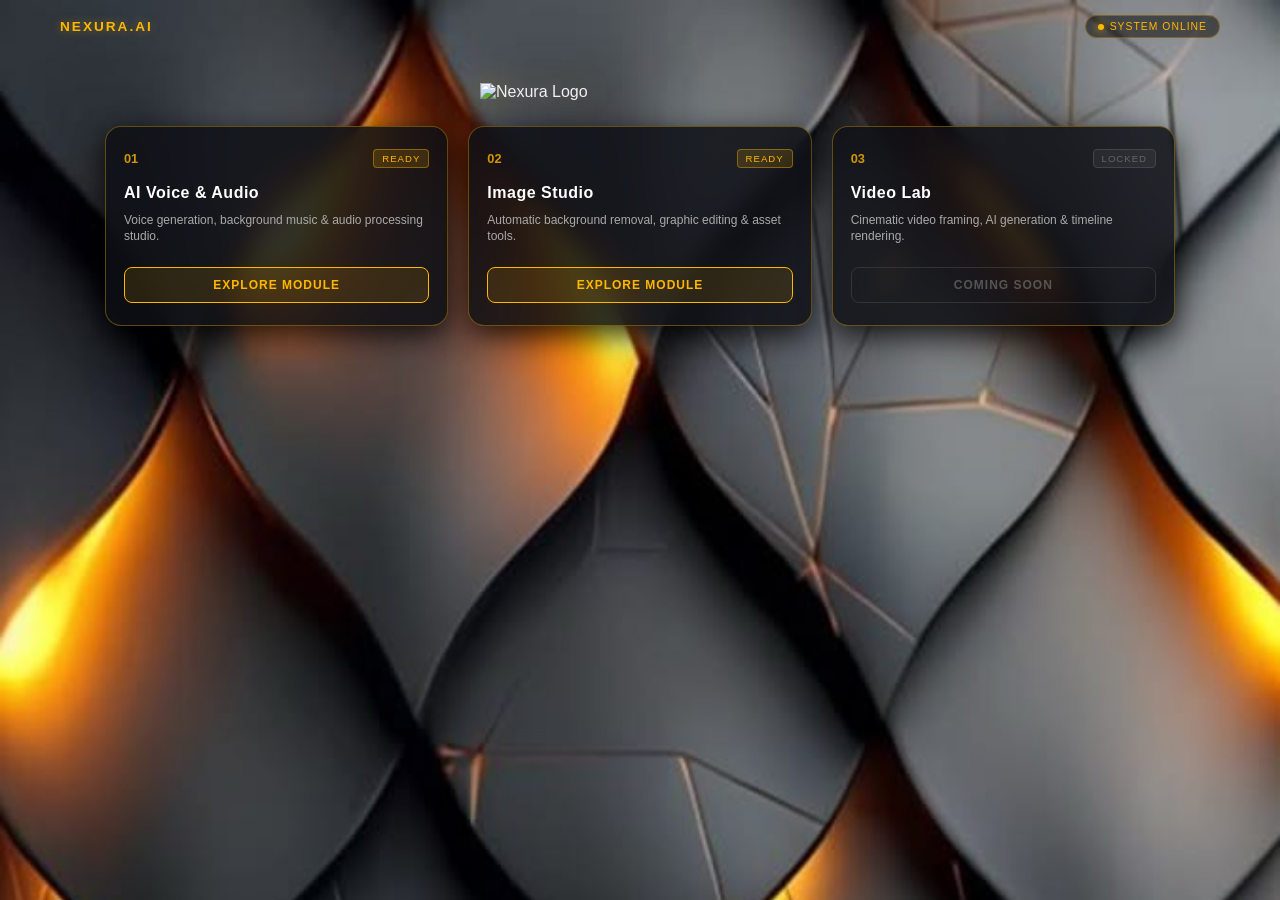
==== index.html @ d2e6bc32 "Update link to image studio module" ====
<!DOCTYPE html>
<html lang="en">
<head>
    <meta charset="UTF-8">
    <meta name="viewport" content="width=device-width, initial-scale=1.0">
    <title>Nexura.AI - Ecosystem Dashboard</title>
    <link rel="stylesheet" href="style.css">
</head>
<body>

    <!-- Header -->
    <header class="main-header">
        <div class="brand-badge">NEXURA.AI</div>
        <div class="system-status">
            <span class="pulse-dot"></span>
            SYSTEM ONLINE
        </div>
    </header>

    <!-- Main Dashboard Container -->
    <main class="dashboard-container">
        
        <!-- Separate Logo Component -->
        <div class="logo-wrapper">
            <img src="logo.png" alt="Nexura Logo" class="center-logo">
        </div>

        <!-- 3 Core Cards Grid -->
        <div class="card-grid">
            
            <div class="card">
                <div class="card-header">
                    <span class="card-num">01</span>
                    <div class="status-indicator">READY</div>
                </div>
                <h3 class="card-title">AI Voice & Audio</h3>
                <p class="card-desc">Voice generation, background music & audio processing studio.</p>
                <div class="card-footer">
                    <button class="launch-btn">EXPLORE MODULE</button>
                </div>
            </div>

            <div class="card">
                <div class="card-header">
                    <span class="card-num">02</span>
                    <div class="status-indicator">READY</div>
                </div>
                <h3 class="card-title">Image Studio</h3>
                <p class="card-desc">Automatic background removal, graphic editing & asset tools.</p>
                <div class="card-footer">
                    <a href="./image-studio/" class="launch-btn" style="text-decoration: none; display: inline-block; text-align: center;">EXPLORE MODULE</a>
                </div>
            </div>

            <div class="card">
                <div class="card-header">
                    <span class="card-num">03</span>
                    <div class="status-indicator lock">LOCKED</div>
                </div>
                <h3 class="card-title">Video Lab</h3>
                <p class="card-desc">Cinematic video framing, AI generation & timeline rendering.</p>
                <div class="card-footer">
                    <button class="launch-btn disabled" disabled>COMING SOON</button>
                </div>
            </div>

        </div>
    </main>

    <script src="script.js"></script>
</body>
</html>
---- style.css ----
/* Reset & Base Setup */
* {
    margin: 0;
    padding: 0;
    box-sizing: border-box;
}

body, html {
    width: 100%;
    min-height: 100vh;
    font-family: 'Segoe UI', Tahoma, Geneva, Verdana, sans-serif;
    background: #08090b url('bg.jpg') center top/cover no-repeat fixed;
    color: #f0f0f0;
    overflow-x: hidden;
}

/* Header Styling */
.main-header {
    width: 100%;
    max-width: 1200px;
    margin: 0 auto;
    padding: 15px 20px;
    display: flex;
    justify-content: space-between;
    align-items: center;
}

.brand-badge {
    font-size: 0.85rem;
    font-weight: 800;
    color: #ffb700;
    letter-spacing: 2px;
    text-shadow: 0 0 10px rgba(255, 183, 0, 0.4);
}

.system-status {
    font-size: 0.65rem;
    color: #ffb700;
    letter-spacing: 1px;
    display: flex;
    align-items: center;
    gap: 6px;
    background: rgba(0, 0, 0, 0.5);
    padding: 5px 12px;
    border-radius: 20px;
    border: 1px solid rgba(255, 183, 0, 0.3);
}

.pulse-dot {
    width: 6px;
    height: 6px;
    background-color: #ffb700;
    border-radius: 50%;
    box-shadow: 0 0 8px #ffb700;
}

/* Dashboard Layout */
.dashboard-container {
    width: 100%;
    max-width: 1100px;
    margin: 0 auto;
    padding: 0 15px 40px 15px;
    display: flex;
    flex-direction: column;
    align-items: center;
}

/* Separate Center Logo Wrapper */
.logo-wrapper {
    width: 100%;
    display: flex;
    justify-content: center;
    align-items: center;
    padding: 30px 0 25px 0;
}

.center-logo {
    max-width: 320px;
    width: 80%;
    height: auto;
    object-fit: contain;
    filter: drop-shadow(0 0 15px rgba(255, 183, 0, 0.3));
    transition: transform 0.3s ease;
}

.center-logo:hover {
    transform: scale(1.02);
}

/* Card Grid Layout */
.card-grid {
    display: grid;
    grid-template-columns: repeat(3, 1fr);
    gap: 20px;
    width: 100%;
}

/* Glassmorphism Card Design */
.card {
    background: rgba(14, 16, 22, 0.85);
    border: 1px solid rgba(255, 183, 0, 0.35);
    border-radius: 16px;
    padding: 22px 18px;
    backdrop-filter: blur(12px);
    display: flex;
    flex-direction: column;
    justify-content: space-between;
    min-height: 200px;
    box-shadow: 0 10px 30px rgba(0, 0, 0, 0.8);
    transition: all 0.3s cubic-bezier(0.25, 0.8, 0.25, 1);
}

.card:hover {
    transform: translateY(-5px);
    border-color: rgba(255, 183, 0, 0.8);
    box-shadow: 0 12px 30px rgba(255, 183, 0, 0.25);
}

.card-header {
    display: flex;
    justify-content: space-between;
    align-items: center;
    margin-bottom: 12px;
}

.card-num {
    font-size: 0.8rem;
    font-weight: bold;
    color: #ffb700;
    opacity: 0.8;
}

.status-indicator {
    font-size: 0.6rem;
    padding: 3px 8px;
    border-radius: 4px;
    background: rgba(255, 183, 0, 0.15);
    color: #ffb700;
    border: 1px solid rgba(255, 183, 0, 0.4);
    letter-spacing: 1px;
}

.status-indicator.lock {
    background: rgba(255, 255, 255, 0.05);
    color: #666;
    border-color: #444;
}

.card-title {
    font-size: 1rem;
    color: #ffffff;
    margin-bottom: 6px;
    letter-spacing: 0.5px;
}

.card-desc {
    font-size: 0.75rem;
    color: #aaaaaa;
    line-height: 1.4;
    margin-bottom: 18px;
}

/* Button Styling */
.launch-btn {
    width: 100%;
    background: rgba(255, 183, 0, 0.12);
    border: 1px solid #ffb700;
    color: #ffb700;
    padding: 10px 0;
    font-size: 0.75rem;
    font-weight: 700;
    letter-spacing: 1px;
    border-radius: 8px;
    cursor: pointer;
    transition: all 0.3s ease;
}

.launch-btn:hover {
    background: #ffb700;
    color: #08090b;
    box-shadow: 0 0 15px rgba(255, 183, 0, 0.4);
}

.launch-btn.disabled {
    border-color: #333;
    color: #555;
    background: transparent;
    cursor: not-allowed;
}

/* Responsive Setup */
@media (max-width: 900px) {
    .card-grid {
        grid-template-columns: 1fr;
        gap: 16px;
    }
    
    .center-logo {
        max-width: 250px;
    }
}
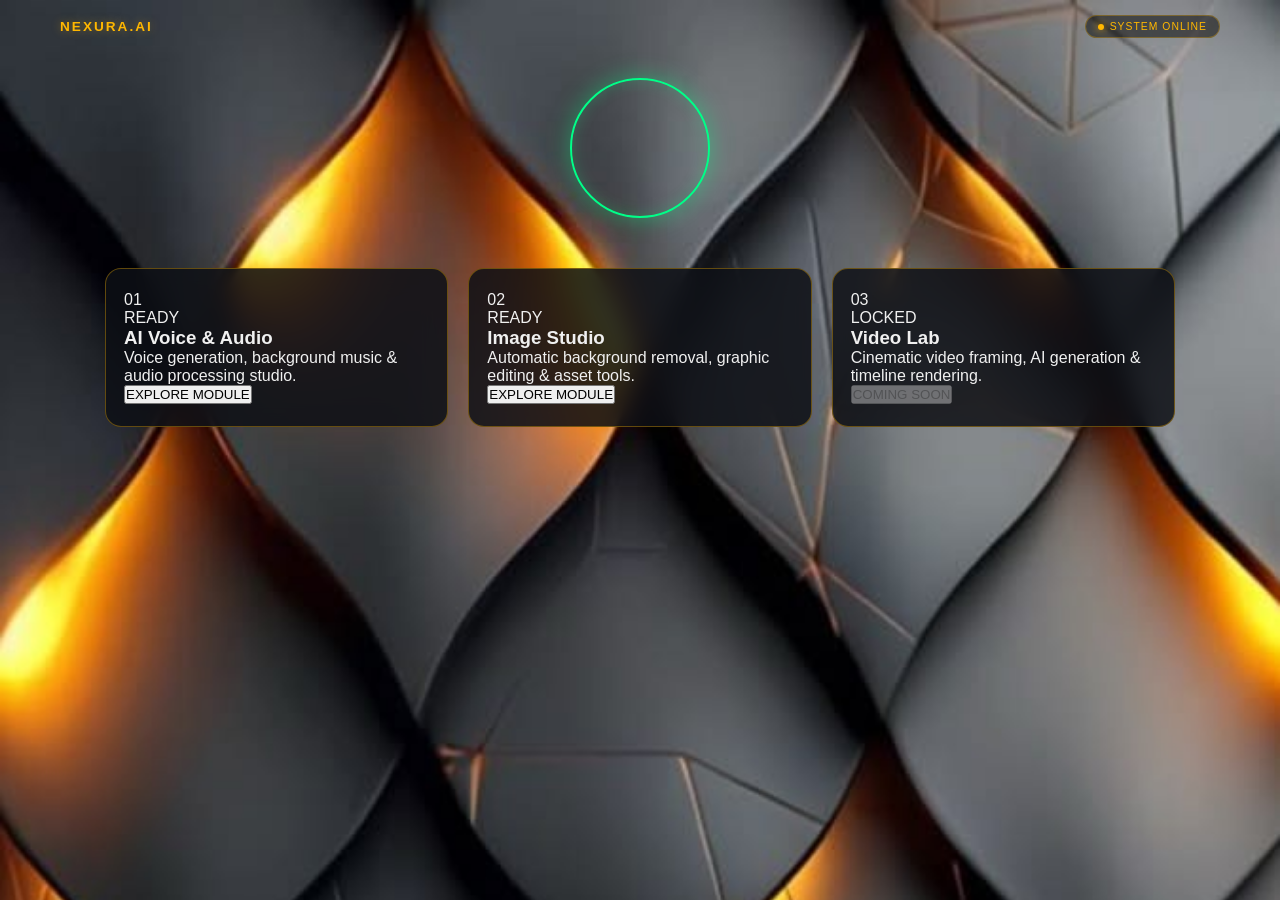
==== commit 78da6039: "Introduce animated video logo with styling Added styling for animated video logo and updated logo co" ====
--- a/index.html
+++ b/index.html
@@ -5,6 +5,30 @@
     <meta name="viewport" content="width=device-width, initial-scale=1.0">
     <title>Nexura.AI - Ecosystem Dashboard</title>
     <link rel="stylesheet" href="style.css">
+    <style>
+        /* Video Logo Specific Styling */
+        .center-logo-video {
+            width: 140px;
+            height: 140px;
+            object-fit: cover;
+            border-radius: 50%;
+            border: 2px solid #00ff88;
+            box-shadow: 0 0 25px rgba(0, 255, 136, 0.4), inset 0 0 15px rgba(0, 255, 136, 0.2);
+            transition: transform 0.3s ease, box-shadow 0.3s ease;
+        }
+
+        .center-logo-video:hover {
+            transform: scale(1.05);
+            box-shadow: 0 0 40px rgba(0, 255, 136, 0.7);
+        }
+
+        .logo-wrapper {
+            display: flex;
+            justify-content: center;
+            align-items: center;
+            margin-bottom: 25px;
+        }
+    </style>
 </head>
 <body>
 
@@ -20,9 +44,12 @@
     <!-- Main Dashboard Container -->
     <main class="dashboard-container">
         
-        <!-- Separate Logo Component -->
+        <!-- Animated 3D Logo Component -->
         <div class="logo-wrapper">
-            <img src="logo.png" alt="Nexura Logo" class="center-logo">
+            <video class="center-logo-video" autoplay loop muted playsinline>
+                <source src="logo-intro.mp4" type="video/mp4">
+                Your browser does not support the video tag.
+            </video>
         </div>
 
         <!-- 3 Core Cards Grid -->
@@ -48,7 +75,7 @@
                 <h3 class="card-title">Image Studio</h3>
                 <p class="card-desc">Automatic background removal, graphic editing & asset tools.</p>
                 <div class="card-footer">
-                    <a href="./image-studio/" class="launch-btn" style="text-decoration: none; display: inline-block; text-align: center;">EXPLORE MODULE</a>
+                    <button class="launch-btn">EXPLORE MODULE</button>
                 </div>
             </div>
 
--- a/style.css
+++ b/style.css
@@ -71,20 +71,24 @@
     display: flex;
     justify-content: center;
     align-items: center;
-    padding: 30px 0 25px 0;
+    padding: 25px 0;
 }
 
-.center-logo {
-    max-width: 320px;
-    width: 80%;
-    height: auto;
-    object-fit: contain;
-    filter: drop-shadow(0 0 15px rgba(255, 183, 0, 0.3));
-    transition: transform 0.3s ease;
+/* NEW: 3D Animated Video Logo Styling */
+.center-logo-video {
+    width: 140px;                   /* ലോഗോയുടെ വീതി */
+    height: 140px;                  /* ലോഗോയുടെ ഉയരം (റൗണ്ട് ഷേപ്പിനായി ഒരേ അളവ് വേണം) */
+    object-fit: cover;               /* വീഡിയോ കൃത്യമായി ഫ്രെയിമിൽ ഇരിക്കാൻ */
+    border-radius: 50%;              /* റൗണ്ട് ബാഡ്ജ് ഷേപ്പ് നൽകാൻ */
+    border: 2px solid #ffb700;       /* നിങ്ങളുടെ Gold Theme Border */
+    box-shadow: 0 0 20px rgba(255, 183, 0, 0.35), inset 0 0 10px rgba(255, 183, 0, 0.2);
+    transition: transform 0.3s ease, box-shadow 0.3s ease;
+    cursor: pointer;
 }
 
-.center-logo:hover {
-    transform: scale(1.02);
+.center-logo-video:hover {
+    transform: scale(1.05);          /* മാൗസ് ഹോവർ ചെയ്യുമ്പോൾ ചെറിയ സിനിമാറ്റിക് സൂം */
+    box-shadow: 0 0 35px rgba(255, 183, 0, 0.6);
 }
 
 /* Card Grid Layout */
@@ -105,97 +109,15 @@
     display: flex;
     flex-direction: column;
     justify-content: space-between;
-    min-height: 200px;
-    box-shadow: 0 10px 30px rgba(0, 0, 0, 0.8);
-    transition: all 0.3s cubic-bezier(0.25, 0.8, 0.25, 1);
 }
 
-.card:hover {
-    transform: translateY(-5px);
-    border-color: rgba(255, 183, 0, 0.8);
-    box-shadow: 0 12px 30px rgba(255, 183, 0, 0.25);
-}
-
-.card-header {
-    display: flex;
-    justify-content: space-between;
-    align-items: center;
-    margin-bottom: 12px;
-}
-
-.card-num {
-    font-size: 0.8rem;
-    font-weight: bold;
-    color: #ffb700;
-    opacity: 0.8;
-}
-
-.status-indicator {
-    font-size: 0.6rem;
-    padding: 3px 8px;
-    border-radius: 4px;
-    background: rgba(255, 183, 0, 0.15);
-    color: #ffb700;
-    border: 1px solid rgba(255, 183, 0, 0.4);
-    letter-spacing: 1px;
-}
-
-.status-indicator.lock {
-    background: rgba(255, 255, 255, 0.05);
-    color: #666;
-    border-color: #444;
-}
-
-.card-title {
-    font-size: 1rem;
-    color: #ffffff;
-    margin-bottom: 6px;
-    letter-spacing: 0.5px;
-}
-
-.card-desc {
-    font-size: 0.75rem;
-    color: #aaaaaa;
-    line-height: 1.4;
-    margin-bottom: 18px;
-}
-
-/* Button Styling */
-.launch-btn {
-    width: 100%;
-    background: rgba(255, 183, 0, 0.12);
-    border: 1px solid #ffb700;
-    color: #ffb700;
-    padding: 10px 0;
-    font-size: 0.75rem;
-    font-weight: 700;
-    letter-spacing: 1px;
-    border-radius: 8px;
-    cursor: pointer;
-    transition: all 0.3s ease;
-}
-
-.launch-btn:hover {
-    background: #ffb700;
-    color: #08090b;
-    box-shadow: 0 0 15px rgba(255, 183, 0, 0.4);
-}
-
-.launch-btn.disabled {
-    border-color: #333;
-    color: #555;
-    background: transparent;
-    cursor: not-allowed;
-}
-
-/* Responsive Setup */
-@media (max-width: 900px) {
+/* Responsive Scaling for Mobile Screens */
+@media (max-width: 768px) {
     .card-grid {
         grid-template-columns: 1fr;
-        gap: 16px;
     }
-    
-    .center-logo {
-        max-width: 250px;
+    .center-logo-video {
+        width: 110px;
+        height: 110px;
     }
 }
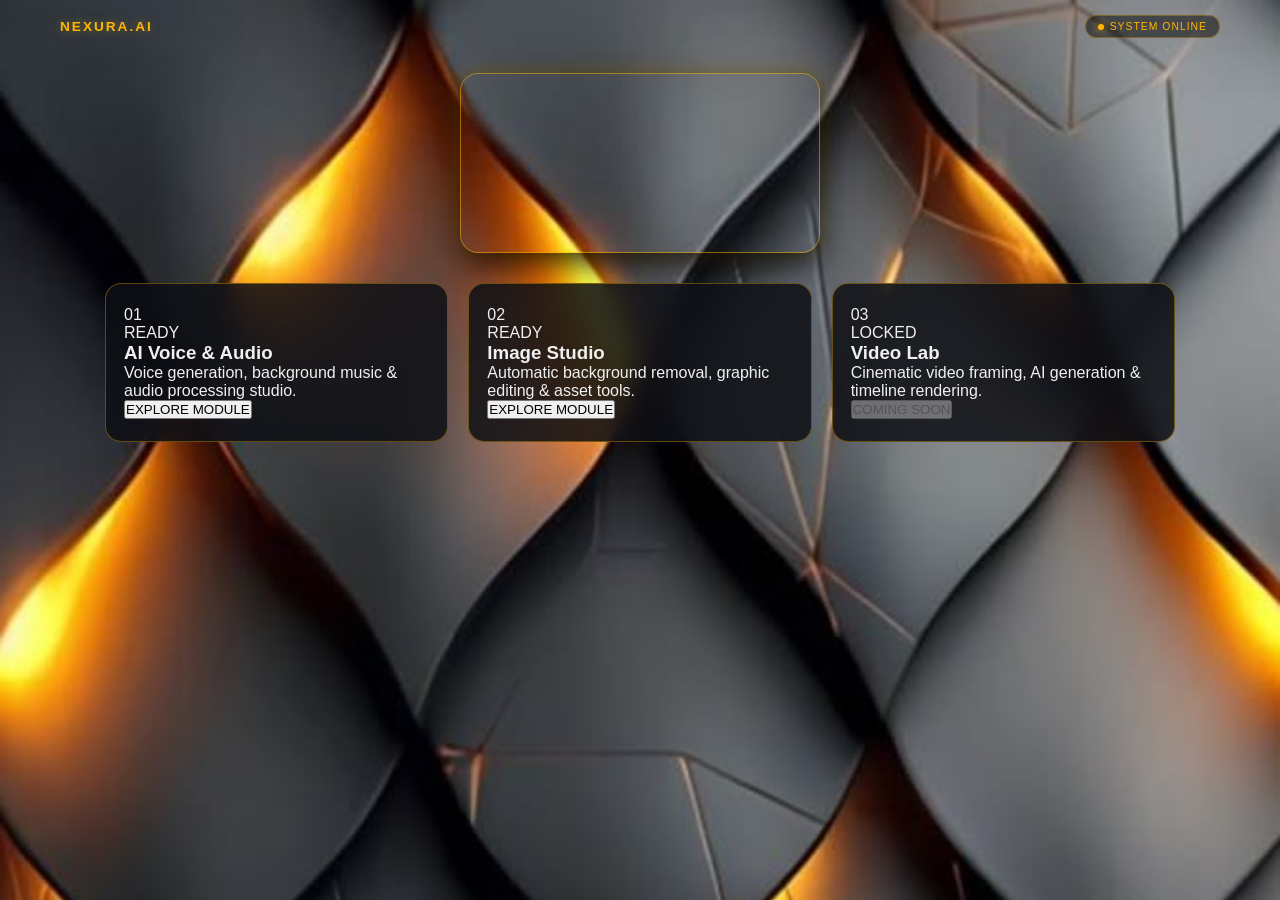
==== commit 1d1a69d0: "Refactor video logo styles and comment Removed inline styles for video logo and updated comment." ====
--- a/index.html
+++ b/index.html
@@ -5,30 +5,6 @@
     <meta name="viewport" content="width=device-width, initial-scale=1.0">
     <title>Nexura.AI - Ecosystem Dashboard</title>
     <link rel="stylesheet" href="style.css">
-    <style>
-        /* Video Logo Specific Styling */
-        .center-logo-video {
-            width: 140px;
-            height: 140px;
-            object-fit: cover;
-            border-radius: 50%;
-            border: 2px solid #00ff88;
-            box-shadow: 0 0 25px rgba(0, 255, 136, 0.4), inset 0 0 15px rgba(0, 255, 136, 0.2);
-            transition: transform 0.3s ease, box-shadow 0.3s ease;
-        }
-
-        .center-logo-video:hover {
-            transform: scale(1.05);
-            box-shadow: 0 0 40px rgba(0, 255, 136, 0.7);
-        }
-
-        .logo-wrapper {
-            display: flex;
-            justify-content: center;
-            align-items: center;
-            margin-bottom: 25px;
-        }
-    </style>
 </head>
 <body>
 
@@ -44,7 +20,7 @@
     <!-- Main Dashboard Container -->
     <main class="dashboard-container">
         
-        <!-- Animated 3D Logo Component -->
+        <!-- Animated 3D Curved Video Logo Component -->
         <div class="logo-wrapper">
             <video class="center-logo-video" autoplay loop muted playsinline>
                 <source src="logo-intro.mp4" type="video/mp4">
--- a/style.css
+++ b/style.css
@@ -71,24 +71,27 @@
     display: flex;
     justify-content: center;
     align-items: center;
-    padding: 25px 0;
+    padding: 20px 0 30px 0;
 }
 
-/* NEW: 3D Animated Video Logo Styling */
+/* 3D Video Banner Logo (Curved Corners & Larger View) */
 .center-logo-video {
-    width: 140px;                   /* ലോഗോയുടെ വീതി */
-    height: 140px;                  /* ലോഗോയുടെ ഉയരം (റൗണ്ട് ഷേപ്പിനായി ഒരേ അളവ് വേണം) */
-    object-fit: cover;               /* വീഡിയോ കൃത്യമായി ഫ്രെയിമിൽ ഇരിക്കാൻ */
-    border-radius: 50%;              /* റൗണ്ട് ബാഡ്ജ് ഷേപ്പ് നൽകാൻ */
-    border: 2px solid #ffb700;       /* നിങ്ങളുടെ Gold Theme Border */
-    box-shadow: 0 0 20px rgba(255, 183, 0, 0.35), inset 0 0 10px rgba(255, 183, 0, 0.2);
+    width: 90%;
+    max-width: 360px;
+    height: 180px;
+    object-fit: cover;
+    border-radius: 18px;            /* നാല് മൂലകളിലും ഉള്ള ഭംഗിയുള്ള വലിയ കർവ് */
+    border: 1.5px solid rgba(255, 183, 0, 0.5);
+    box-shadow: 0 10px 30px rgba(0, 0, 0, 0.8), 
+                0 0 20px rgba(255, 183, 0, 0.3);
+    display: block;
     transition: transform 0.3s ease, box-shadow 0.3s ease;
-    cursor: pointer;
 }
 
 .center-logo-video:hover {
-    transform: scale(1.05);          /* മാൗസ് ഹോവർ ചെയ്യുമ്പോൾ ചെറിയ സിനിമാറ്റിക് സൂം */
-    box-shadow: 0 0 35px rgba(255, 183, 0, 0.6);
+    transform: translateY(-3px) scale(1.02);
+    box-shadow: 0 12px 35px rgba(0, 0, 0, 0.9), 
+                0 0 30px rgba(255, 183, 0, 0.5);
 }
 
 /* Card Grid Layout */
@@ -99,7 +102,7 @@
     width: 100%;
 }
 
-/* Glassmorphism Card Design */
+/* Glassmorphism Card Design (Exact Original Properties) */
 .card {
     background: rgba(14, 16, 22, 0.85);
     border: 1px solid rgba(255, 183, 0, 0.35);
@@ -111,13 +114,38 @@
     justify-content: space-between;
 }
 
-/* Responsive Scaling for Mobile Screens */
+/* Mobile Screen Layout Adjustments (Image 2 Style Horizontal Flow) */
 @media (max-width: 768px) {
+    .dashboard-container {
+        padding: 0 10px 30px 10px;
+    }
+
+    .center-logo-video {
+        width: 95%;
+        height: 160px;
+        border-radius: 16px;
+    }
+
     .card-grid {
-        grid-template-columns: 1fr;
+        display: flex;
+        overflow-x: auto;
+        scroll-snap-type: x mandatory;
+        padding-bottom: 15px;
+        gap: 12px;
     }
-    .center-logo-video {
-        width: 110px;
-        height: 110px;
+
+    .card {
+        min-width: 270px;            /* രണ്ടാമത്തെ ചിത്രത്തിലെ പോലെ കാർഡുകൾ വശങ്ങളിലേക്ക് സ്ക്രോൾ ആകുന്ന രീതിയിൽ */
+        scroll-snap-align: center;
+        flex-shrink: 0;
+    }
+
+    /* Hide scrollbar for clean UI */
+    .card-grid::-webkit-scrollbar {
+        display: none;
+    }
+    .card-grid {
+        -ms-overflow-style: none;
+        scrollbar-width: none;
     }
 }
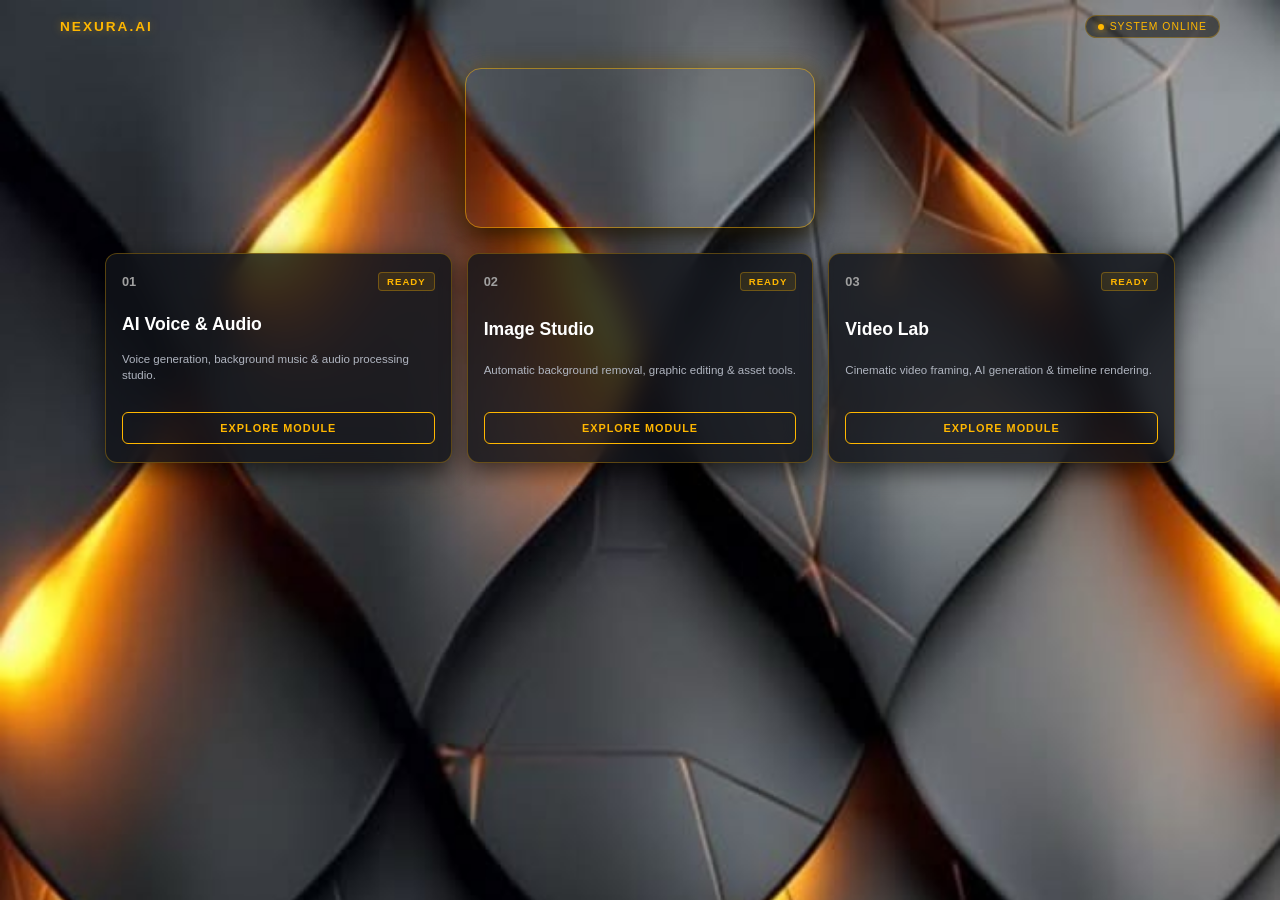
==== commit b2ce0f63: "Update index.html" ====
--- a/index.html
+++ b/index.html
@@ -8,7 +8,6 @@
 </head>
 <body>
 
-    <!-- Header -->
     <header class="main-header">
         <div class="brand-badge">NEXURA.AI</div>
         <div class="system-status">
@@ -17,10 +16,8 @@
         </div>
     </header>
 
-    <!-- Main Dashboard Container -->
     <main class="dashboard-container">
         
-        <!-- Animated 3D Curved Video Logo Component -->
         <div class="logo-wrapper">
             <video class="center-logo-video" autoplay loop muted playsinline>
                 <source src="logo-intro.mp4" type="video/mp4">
@@ -28,7 +25,6 @@
             </video>
         </div>
 
-        <!-- 3 Core Cards Grid -->
         <div class="card-grid">
             
             <div class="card">
@@ -58,12 +54,14 @@
             <div class="card">
                 <div class="card-header">
                     <span class="card-num">03</span>
-                    <div class="status-indicator lock">LOCKED</div>
+                    <div class="status-indicator">READY</div>
                 </div>
                 <h3 class="card-title">Video Lab</h3>
                 <p class="card-desc">Cinematic video framing, AI generation & timeline rendering.</p>
                 <div class="card-footer">
-                    <button class="launch-btn disabled" disabled>COMING SOON</button>
+                    <a href="video.html" style="text-decoration: none; width: 100%; display: block;">
+                        <button class="launch-btn">EXPLORE MODULE</button>
+                    </a>
                 </div>
             </div>
 
--- a/style.css
+++ b/style.css
@@ -65,56 +65,127 @@
     align-items: center;
 }
 
-/* Separate Center Logo Wrapper */
+/* Separate Center Banner Logo Wrapper */
 .logo-wrapper {
     width: 100%;
     display: flex;
     justify-content: center;
     align-items: center;
-    padding: 20px 0 30px 0;
-}
-
-/* 3D Video Banner Logo (Curved Corners & Larger View) */
+    padding: 15px 0 25px 0;
+}
+
 .center-logo-video {
     width: 90%;
-    max-width: 360px;
-    height: 180px;
+    max-width: 350px;
+    height: 160px;
     object-fit: cover;
-    border-radius: 18px;            /* നാല് മൂലകളിലും ഉള്ള ഭംഗിയുള്ള വലിയ കർവ് */
+    border-radius: 16px;
     border: 1.5px solid rgba(255, 183, 0, 0.5);
     box-shadow: 0 10px 30px rgba(0, 0, 0, 0.8), 
                 0 0 20px rgba(255, 183, 0, 0.3);
     display: block;
-    transition: transform 0.3s ease, box-shadow 0.3s ease;
-}
-
-.center-logo-video:hover {
-    transform: translateY(-3px) scale(1.02);
-    box-shadow: 0 12px 35px rgba(0, 0, 0, 0.9), 
-                0 0 30px rgba(255, 183, 0, 0.5);
-}
-
-/* Card Grid Layout */
+    transition: transform 0.3s ease;
+}
+
+/* EXACT MATCH - IMAGE 2 HORIZONTAL CARD GRID */
 .card-grid {
     display: grid;
     grid-template-columns: repeat(3, 1fr);
-    gap: 20px;
-    width: 100%;
-}
-
-/* Glassmorphism Card Design (Exact Original Properties) */
+    gap: 15px;
+    width: 100%;
+}
+
+/* GLASSMORPHISM CARD DESIGN (Exact Image 2 Style) */
 .card {
-    background: rgba(14, 16, 22, 0.85);
-    border: 1px solid rgba(255, 183, 0, 0.35);
-    border-radius: 16px;
-    padding: 22px 18px;
-    backdrop-filter: blur(12px);
+    background: rgba(18, 20, 26, 0.82);
+    border: 1px solid rgba(255, 183, 0, 0.3);
+    border-radius: 12px;
+    padding: 18px 16px;
+    backdrop-filter: blur(14px);
+    -webkit-backdrop-filter: blur(14px);
     display: flex;
     flex-direction: column;
     justify-content: space-between;
-}
-
-/* Mobile Screen Layout Adjustments (Image 2 Style Horizontal Flow) */
+    min-height: 210px;
+    box-shadow: 0 8px 25px rgba(0, 0, 0, 0.6);
+}
+
+.card-header {
+    display: flex;
+    justify-content: space-between;
+    align-items: center;
+    margin-bottom: 12px;
+}
+
+.card-num {
+    font-size: 0.8rem;
+    font-weight: 700;
+    color: #a0a0a0;
+}
+
+.status-indicator {
+    font-size: 0.6rem;
+    font-weight: 700;
+    color: #ffb700;
+    background: rgba(255, 183, 0, 0.1);
+    border: 1px solid rgba(255, 183, 0, 0.3);
+    padding: 3px 8px;
+    border-radius: 4px;
+    letter-spacing: 1px;
+}
+
+.status-indicator.lock {
+    color: #888;
+    background: rgba(255, 255, 255, 0.05);
+    border-color: rgba(255, 255, 255, 0.1);
+}
+
+.card-title {
+    font-size: 1.1rem;
+    font-weight: 700;
+    color: #ffffff;
+    margin-bottom: 6px;
+}
+
+.card-desc {
+    font-size: 0.72rem;
+    color: #b0b5c0;
+    line-height: 1.4;
+    margin-bottom: 18px;
+}
+
+.card-footer {
+    width: 100%;
+}
+
+/* GOLD BUTTON STYLING FROM IMAGE 2 */
+.launch-btn {
+    width: 100%;
+    padding: 9px 0;
+    background: transparent;
+    border: 1px solid #ffb700;
+    color: #ffb700;
+    font-size: 0.68rem;
+    font-weight: 700;
+    letter-spacing: 1px;
+    border-radius: 6px;
+    cursor: pointer;
+    transition: all 0.25s ease;
+}
+
+.launch-btn:hover {
+    background: #ffb700;
+    color: #000;
+    box-shadow: 0 0 15px rgba(255, 183, 0, 0.4);
+}
+
+.launch-btn.disabled {
+    border-color: rgba(255, 255, 255, 0.15);
+    color: #555;
+    cursor: not-allowed;
+}
+
+/* Mobile Screen - Horizontal Scroll Arrangement (Image 2 Fit) */
 @media (max-width: 768px) {
     .dashboard-container {
         padding: 0 10px 30px 10px;
@@ -122,25 +193,25 @@
 
     .center-logo-video {
         width: 95%;
-        height: 160px;
-        border-radius: 16px;
-    }
-
+        height: 145px;
+    }
+
+    /* രണ്ടാമത്തെ ചിത്രത്തിലെ പോലെ 3 കാർഡുകളും ഒരേ ലൈനിൽ ഹൊറിസോണ്ടൽ സ്ക്രോളിൽ */
     .card-grid {
         display: flex;
         overflow-x: auto;
         scroll-snap-type: x mandatory;
-        padding-bottom: 15px;
+        padding-bottom: 12px;
         gap: 12px;
     }
 
     .card {
-        min-width: 270px;            /* രണ്ടാമത്തെ ചിത്രത്തിലെ പോലെ കാർഡുകൾ വശങ്ങളിലേക്ക് സ്ക്രോൾ ആകുന്ന രീതിയിൽ */
+        min-width: 250px;
+        max-width: 270px;
         scroll-snap-align: center;
         flex-shrink: 0;
     }
 
-    /* Hide scrollbar for clean UI */
     .card-grid::-webkit-scrollbar {
         display: none;
     }
@@ -149,3 +220,4 @@
         scrollbar-width: none;
     }
 }
+
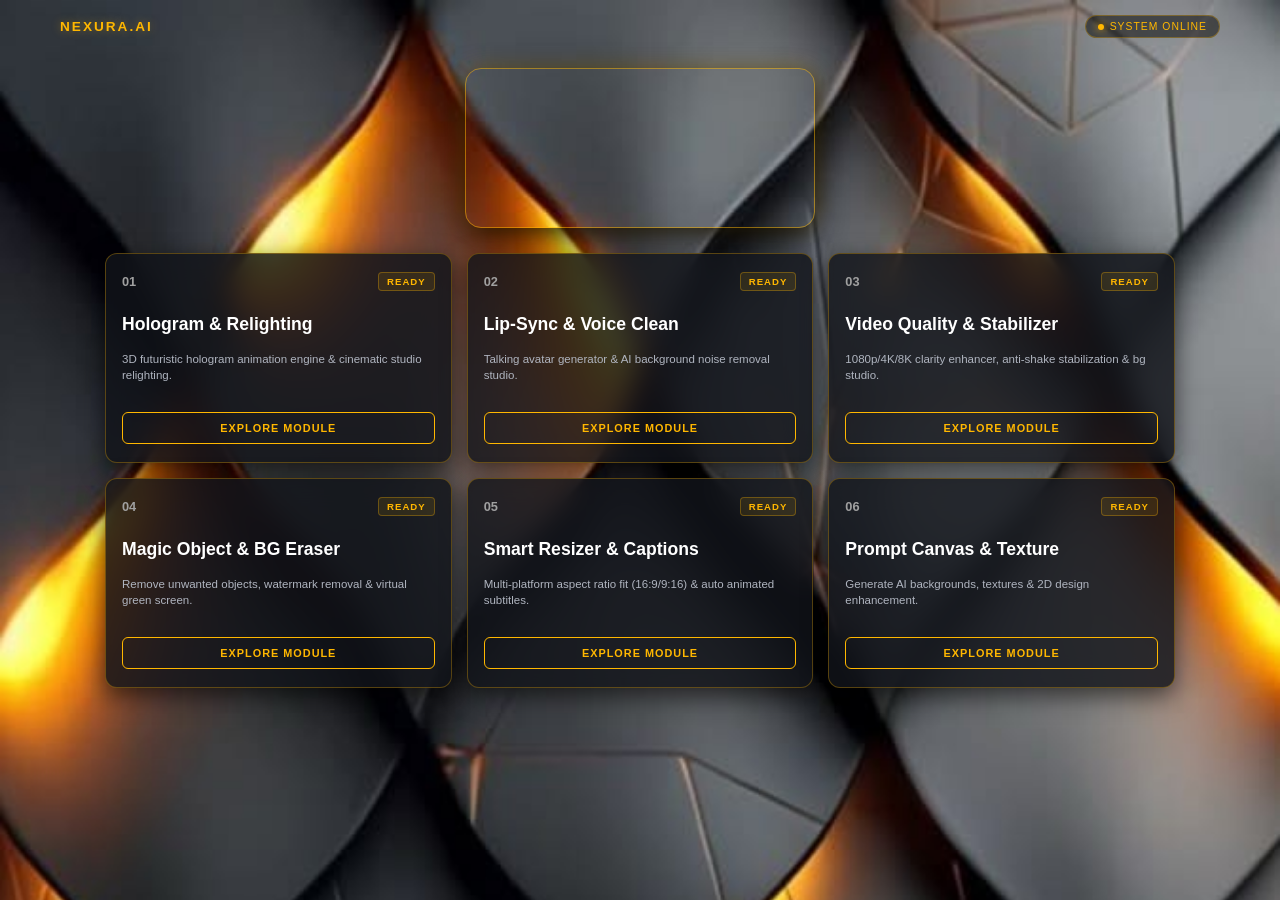
==== commit 10be8c4d: "Update index.html" ====
--- a/index.html
+++ b/index.html
@@ -27,41 +27,81 @@
 
         <div class="card-grid">
             
+            <!-- 1. AI Hologram & Cinematic Relighting Card -->
             <div class="card">
                 <div class="card-header">
                     <span class="card-num">01</span>
                     <div class="status-indicator">READY</div>
                 </div>
-                <h3 class="card-title">AI Voice & Audio</h3>
-                <p class="card-desc">Voice generation, background music & audio processing studio.</p>
+                <h3 class="card-title">Hologram & Relighting</h3>
+                <p class="card-desc">3D futuristic hologram animation engine & cinematic studio relighting.</p>
                 <div class="card-footer">
-                    <button class="launch-btn">EXPLORE MODULE</button>
+                    <button class="launch-btn" onclick="navigateTo('hologram.html')">EXPLORE MODULE</button>
                 </div>
             </div>
 
+            <!-- 2. AI Lip-Sync & Audio Noise Cleaner Card -->
             <div class="card">
                 <div class="card-header">
                     <span class="card-num">02</span>
                     <div class="status-indicator">READY</div>
                 </div>
-                <h3 class="card-title">Image Studio</h3>
-                <p class="card-desc">Automatic background removal, graphic editing & asset tools.</p>
+                <h3 class="card-title">Lip-Sync & Voice Clean</h3>
+                <p class="card-desc">Talking avatar generator & AI background noise removal studio.</p>
                 <div class="card-footer">
-                    <button class="launch-btn">EXPLORE MODULE</button>
+                    <button class="launch-btn" onclick="navigateTo('lip-sync.html')">EXPLORE MODULE</button>
                 </div>
             </div>
 
+            <!-- 3. Video Quality & Background Studio Card -->
             <div class="card">
                 <div class="card-header">
                     <span class="card-num">03</span>
                     <div class="status-indicator">READY</div>
                 </div>
-                <h3 class="card-title">Video Lab</h3>
-                <p class="card-desc">Cinematic video framing, AI generation & timeline rendering.</p>
+                <h3 class="card-title">Video Quality & Stabilizer</h3>
+                <p class="card-desc">1080p/4K/8K clarity enhancer, anti-shake stabilization & bg studio.</p>
                 <div class="card-footer">
-                    <a href="video.html" style="text-decoration: none; width: 100%; display: block;">
-                        <button class="launch-btn">EXPLORE MODULE</button>
-                    </a>
+                    <button class="launch-btn" onclick="navigateTo('video.html')">EXPLORE MODULE</button>
+                </div>
+            </div>
+
+            <!-- 4. Magic Object & Background Eraser Card -->
+            <div class="card">
+                <div class="card-header">
+                    <span class="card-num">04</span>
+                    <div class="status-indicator">READY</div>
+                </div>
+                <h3 class="card-title">Magic Object & BG Eraser</h3>
+                <p class="card-desc">Remove unwanted objects, watermark removal & virtual green screen.</p>
+                <div class="card-footer">
+                    <button class="launch-btn" onclick="navigateTo('object-eraser.html')">EXPLORE MODULE</button>
+                </div>
+            </div>
+
+            <!-- 5. Smart Resizer & Auto Subtitles Card -->
+            <div class="card">
+                <div class="card-header">
+                    <span class="card-num">05</span>
+                    <div class="status-indicator">READY</div>
+                </div>
+                <h3 class="card-title">Smart Resizer & Captions</h3>
+                <p class="card-desc">Multi-platform aspect ratio fit (16:9/9:16) & auto animated subtitles.</p>
+                <div class="card-footer">
+                    <button class="launch-btn" onclick="navigateTo('resizer-subtitles.html')">EXPLORE MODULE</button>
+                </div>
+            </div>
+
+            <!-- 6. AI Prompt Canvas & Texture Studio Card -->
+            <div class="card">
+                <div class="card-header">
+                    <span class="card-num">06</span>
+                    <div class="status-indicator">READY</div>
+                </div>
+                <h3 class="card-title">Prompt Canvas & Texture</h3>
+                <p class="card-desc">Generate AI backgrounds, textures & 2D design enhancement.</p>
+                <div class="card-footer">
+                    <button class="launch-btn" onclick="navigateTo('ai-canvas.html')">EXPLORE MODULE</button>
                 </div>
             </div>
 
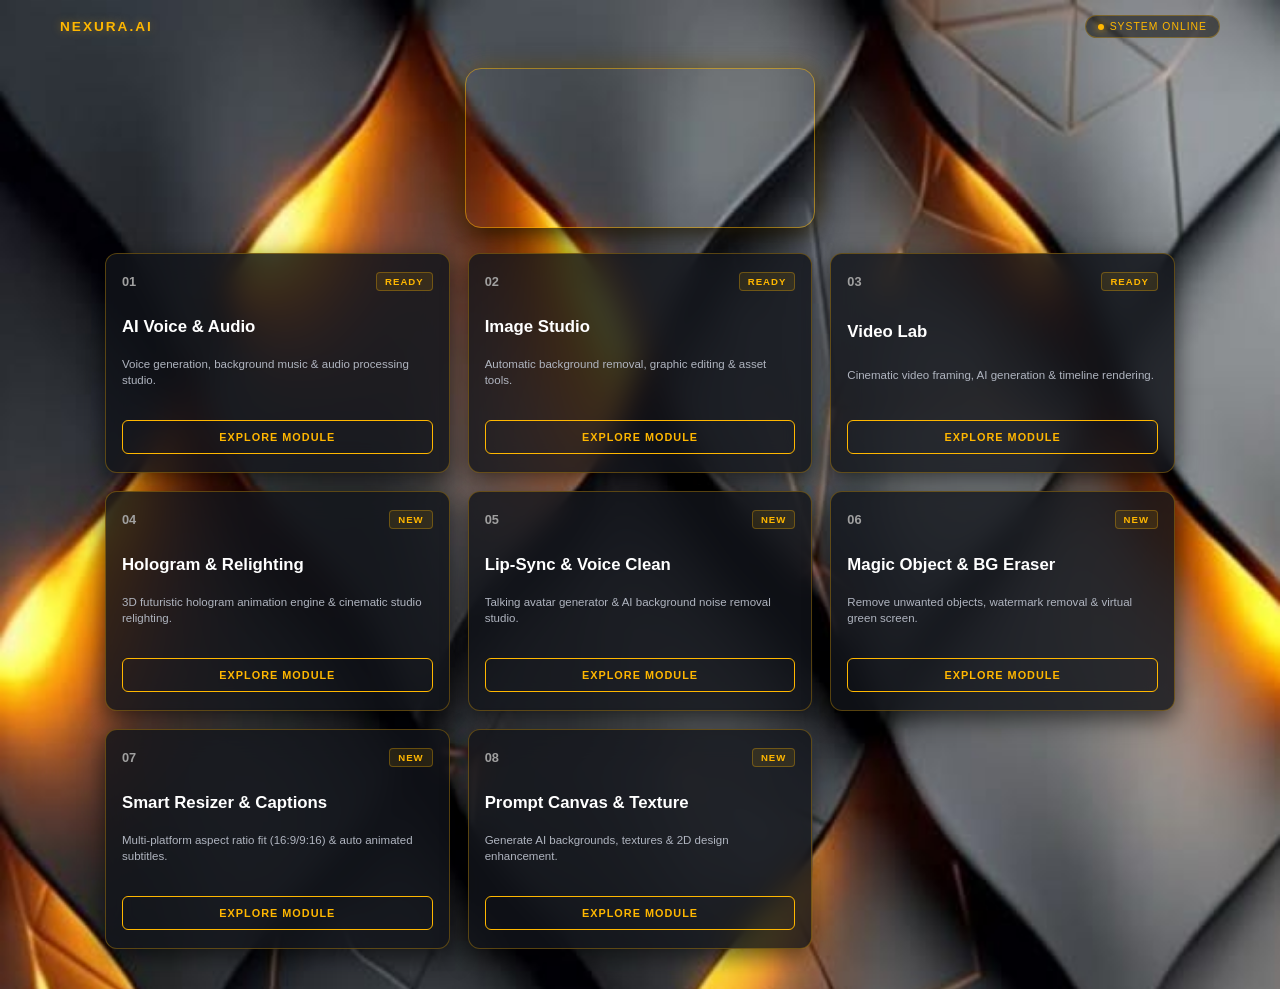
==== commit d778639e: "Revise module cards and update descriptions Updated module cards to reflect new features and descrip" ====
--- a/index.html
+++ b/index.html
@@ -27,11 +27,48 @@
 
         <div class="card-grid">
             
-            <!-- 1. AI Hologram & Cinematic Relighting Card -->
+            <!-- CORE MODULES (നിങ്ങളുടെ പഴയ കോഡുകൾ അതേപടി നിലനിർത്തിയത്) -->
             <div class="card">
                 <div class="card-header">
                     <span class="card-num">01</span>
                     <div class="status-indicator">READY</div>
+                </div>
+                <h3 class="card-title">AI Voice & Audio</h3>
+                <p class="card-desc">Voice generation, background music & audio processing studio.</p>
+                <div class="card-footer">
+                    <button class="launch-btn" onclick="navigateTo('voice.html')">EXPLORE MODULE</button>
+                </div>
+            </div>
+
+            <div class="card">
+                <div class="card-header">
+                    <span class="card-num">02</span>
+                    <div class="status-indicator">READY</div>
+                </div>
+                <h3 class="card-title">Image Studio</h3>
+                <p class="card-desc">Automatic background removal, graphic editing & asset tools.</p>
+                <div class="card-footer">
+                    <button class="launch-btn" onclick="navigateTo('image.html')">EXPLORE MODULE</button>
+                </div>
+            </div>
+
+            <div class="card">
+                <div class="card-header">
+                    <span class="card-num">03</span>
+                    <div class="status-indicator">READY</div>
+                </div>
+                <h3 class="card-title">Video Lab</h3>
+                <p class="card-desc">Cinematic video framing, AI generation & timeline rendering.</p>
+                <div class="card-footer">
+                    <button class="launch-btn" onclick="navigateTo('video.html')">EXPLORE MODULE</button>
+                </div>
+            </div>
+
+            <!-- NEW DUAL-FUNCTION MODULES (പുതിയ 5 ഫീച്ചർ കാർഡുകൾ) -->
+            <div class="card">
+                <div class="card-header">
+                    <span class="card-num">04</span>
+                    <div class="status-indicator">NEW</div>
                 </div>
                 <h3 class="card-title">Hologram & Relighting</h3>
                 <p class="card-desc">3D futuristic hologram animation engine & cinematic studio relighting.</p>
@@ -40,11 +77,10 @@
                 </div>
             </div>
 
-            <!-- 2. AI Lip-Sync & Audio Noise Cleaner Card -->
             <div class="card">
                 <div class="card-header">
-                    <span class="card-num">02</span>
-                    <div class="status-indicator">READY</div>
+                    <span class="card-num">05</span>
+                    <div class="status-indicator">NEW</div>
                 </div>
                 <h3 class="card-title">Lip-Sync & Voice Clean</h3>
                 <p class="card-desc">Talking avatar generator & AI background noise removal studio.</p>
@@ -53,24 +89,10 @@
                 </div>
             </div>
 
-            <!-- 3. Video Quality & Background Studio Card -->
             <div class="card">
                 <div class="card-header">
-                    <span class="card-num">03</span>
-                    <div class="status-indicator">READY</div>
-                </div>
-                <h3 class="card-title">Video Quality & Stabilizer</h3>
-                <p class="card-desc">1080p/4K/8K clarity enhancer, anti-shake stabilization & bg studio.</p>
-                <div class="card-footer">
-                    <button class="launch-btn" onclick="navigateTo('video.html')">EXPLORE MODULE</button>
-                </div>
-            </div>
-
-            <!-- 4. Magic Object & Background Eraser Card -->
-            <div class="card">
-                <div class="card-header">
-                    <span class="card-num">04</span>
-                    <div class="status-indicator">READY</div>
+                    <span class="card-num">06</span>
+                    <div class="status-indicator">NEW</div>
                 </div>
                 <h3 class="card-title">Magic Object & BG Eraser</h3>
                 <p class="card-desc">Remove unwanted objects, watermark removal & virtual green screen.</p>
@@ -79,11 +101,10 @@
                 </div>
             </div>
 
-            <!-- 5. Smart Resizer & Auto Subtitles Card -->
             <div class="card">
                 <div class="card-header">
-                    <span class="card-num">05</span>
-                    <div class="status-indicator">READY</div>
+                    <span class="card-num">07</span>
+                    <div class="status-indicator">NEW</div>
                 </div>
                 <h3 class="card-title">Smart Resizer & Captions</h3>
                 <p class="card-desc">Multi-platform aspect ratio fit (16:9/9:16) & auto animated subtitles.</p>
@@ -92,11 +113,10 @@
                 </div>
             </div>
 
-            <!-- 6. AI Prompt Canvas & Texture Studio Card -->
             <div class="card">
                 <div class="card-header">
-                    <span class="card-num">06</span>
-                    <div class="status-indicator">READY</div>
+                    <span class="card-num">08</span>
+                    <div class="status-indicator">NEW</div>
                 </div>
                 <h3 class="card-title">Prompt Canvas & Texture</h3>
                 <p class="card-desc">Generate AI backgrounds, textures & 2D design enhancement.</p>
--- a/style.css
+++ b/style.css
@@ -87,15 +87,15 @@
     transition: transform 0.3s ease;
 }
 
-/* EXACT MATCH - IMAGE 2 HORIZONTAL CARD GRID */
+/* 6 CARDS DESKTOP GRID (3 Columns x 2 Rows) */
 .card-grid {
     display: grid;
     grid-template-columns: repeat(3, 1fr);
-    gap: 15px;
-    width: 100%;
-}
-
-/* GLASSMORPHISM CARD DESIGN (Exact Image 2 Style) */
+    gap: 18px;
+    width: 100%;
+}
+
+/* GLASSMORPHISM CARD DESIGN */
 .card {
     background: rgba(18, 20, 26, 0.82);
     border: 1px solid rgba(255, 183, 0, 0.3);
@@ -106,8 +106,15 @@
     display: flex;
     flex-direction: column;
     justify-content: space-between;
-    min-height: 210px;
+    min-height: 220px;
     box-shadow: 0 8px 25px rgba(0, 0, 0, 0.6);
+    transition: transform 0.3s ease, border-color 0.3s ease, box-shadow 0.3s ease;
+}
+
+.card:hover {
+    transform: translateY(-5px);
+    border-color: rgba(255, 183, 0, 0.7);
+    box-shadow: 0 12px 30px rgba(0, 0, 0, 0.8), 0 0 15px rgba(255, 183, 0, 0.2);
 }
 
 .card-header {
@@ -141,7 +148,7 @@
 }
 
 .card-title {
-    font-size: 1.1rem;
+    font-size: 1.05rem;
     font-weight: 700;
     color: #ffffff;
     margin-bottom: 6px;
@@ -158,10 +165,10 @@
     width: 100%;
 }
 
-/* GOLD BUTTON STYLING FROM IMAGE 2 */
+/* GOLD BUTTON STYLING */
 .launch-btn {
     width: 100%;
-    padding: 9px 0;
+    padding: 10px 0;
     background: transparent;
     border: 1px solid #ffb700;
     color: #ffb700;
@@ -185,7 +192,7 @@
     cursor: not-allowed;
 }
 
-/* Mobile Screen - Horizontal Scroll Arrangement (Image 2 Fit) */
+/* Mobile Screen - Horizontal Scroll Arrangement */
 @media (max-width: 768px) {
     .dashboard-container {
         padding: 0 10px 30px 10px;
@@ -196,18 +203,19 @@
         height: 145px;
     }
 
-    /* രണ്ടാമത്തെ ചിത്രത്തിലെ പോലെ 3 കാർഡുകളും ഒരേ ലൈനിൽ ഹൊറിസോണ്ടൽ സ്ക്രോളിൽ */
+    /* 6 കാർഡുകളും ഹൊറിസോണ്ടൽ സ്ക്രോളിൽ സുഗമമായി കാണാൻ */
     .card-grid {
         display: flex;
         overflow-x: auto;
         scroll-snap-type: x mandatory;
-        padding-bottom: 12px;
-        gap: 12px;
+        scroll-behavior: smooth;
+        padding: 10px 5px 15px 5px;
+        gap: 14px;
     }
 
     .card {
-        min-width: 250px;
-        max-width: 270px;
+        min-width: 260px;
+        max-width: 280px;
         scroll-snap-align: center;
         flex-shrink: 0;
     }
